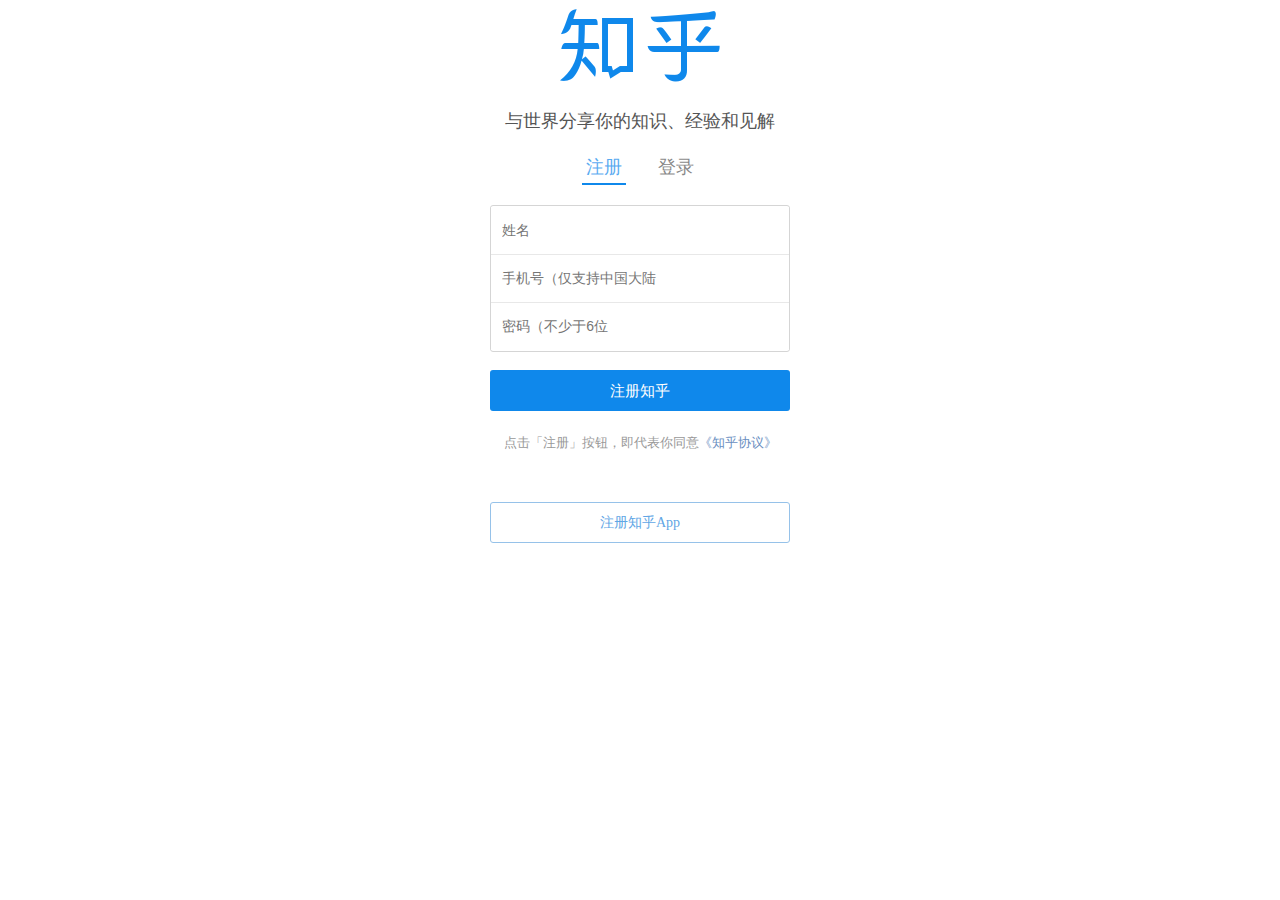
==== task001/login.html @ 363e8894 "第一次作业" ====
<!DOCTYPE html>
<html lang="en">
<head>
    <meta charset="UTF-8">
    <title>知乎</title>
    <link rel="stylesheet" type="text/css" href="login.css">
</head>
<body>
    <div class="index-main-body">
        <div class="index-header">
            <h1 class="hide-text"></h1>
            <h2 class="subtitle">与世界分享你的知识、经验和见解</h2>
        </div>
        <div class="desk-front">
            <div class="index-tab-navs">
                <div class="navs-slider">
                    <a href="#" class="active">注册</a>
                    <a href="#">登录</a>
                    <span class="navs-slider-bar"></span>
                </div>
            </div>
            <div class="view-sign-up">
                <form class="login-box">
                    <div class="group-inputs">
                        <div>
                            <input type="text" name="fullname" placeholder="姓名">
                        </div>
                        <div class="input-wrapper">
                            <input type="text" name="fullname" placeholder="手机号（仅支持中国大陆">
                        </div>
                        <div class="input-wrapper">
                            <input type="text" name="fullname" placeholder="密码（不少于6位">
                        </div>
                    </div>
                    <div class="button-wrapper">
                        <button class="sign-button" type="submit">注册知乎</button>
                    </div>
                </form>
                <p class="agreement-tip">点击「注册」按钮，即代表你同意<a href="#">《知乎协议》</a>
                </p>
                <div class="QRCode">
                    <button class="toggle-button">
                        <span>注册知乎App</span>
                    </button>
                </div>
            </div>
        </div>
    </div>
</body>
</html>
---- task001/login.css ----
body {
    color: #555;
    font-size: 15px;
    line-height: 1.7;
    font-family: 'Helvetica Neue',Helvetica,'PingFang SC','Hiragino Sans GB','Microsoft YaHei',Arial,sans-serif;
}

.index-main-body {
    width: 300px;
    min-height: 590px;
    margin: auto;
}

.index-header {
    text-align: center;
}

.hide-text {
    width: 160px;
    height: 74px;
    margin: 0 auto;
    background: url(../img/zhihu.png) no-repeat;
    background-size: contain;
}

.subtitle {
    font-weight: 400;
    font-size: 18px;
    line-height: 1;
    margin: 30px 0 20px;
}

.index-tab-navs {
    font-size: 18px;
    text-align: center;
    margin-bottom: 10px;
}

.navs-slider {
    display: inline-block;
    position: relative;
}



.navs-slider a {
    float: left;
    width: 4em;
    line-height: 35px; 
    transition: opacity .15s, color .15s;
    text-decoration: none;
    color: inherit;
    opacity: .7;
}

a.active {
    color: #0f88eb;
}

.navs-slider-bar {
    position: absolute;
    left: 0;
    bottom: 0;
    margin: 0 .8em;
    width: 2.4em;
    height: 2px;
    background: #0f88eb;

}

.view-sign-up {
    margin: auto;
    width: 300px;
    text-align: left;
    font-size: 14px;
}

.group-inputs {
    padding: 1px 0;
    border: 1px solid #d5d5d5;
    border-radius: 3px;
}

input {
    border: 0;
    padding: 1em .8em;
    width: 100%;
    box-sizing: border-box;
    margin: 0;
    line-height: 19px;
    font-size: 100%;
    color: #555;
    font-family: inherit;
    background: #fff;
}

.input-wrapper {
    border-top: 1px solid #e8e8e8;
}

.button-wrapper {
    margin-top: 18px;
}

.sign-button {
    background: #0f88eb;
    border: 0;
    border-radius: 3px;
    line-height: 41px;
    color: #fff;
    display: block;
    padding: 0;
    width: 100%;
    font-size: 15px;
    text-align: center;
    cursor: pointer;
    -webkit-tap-highlight-color: rgba(0,0,0,0);
    font-family: inherit;
}

.agreement-tip {
    margin: 0;
    margin-top: 21px;
    font-size: 13px;
    text-align: center;
    color: #999;
    padding: 0;
    
}

.agreement-tip a {
    color: #698ebf;
    text-decoration: none;
}

.QRCode {
    margin-top: 48px;
    position: relative;

}

.toggle-button {
    display: block;
    padding: 0;
    width: 100%;
    height: 41px;
    line-height: 39px;
    color: #5fa6e5;
    border: 1px solid #96c2e9;
    border-radius: 3px;
    cursor: pointer;
    outline: 0;
    font-family: button;
    font-size: 100%;
    background: 0 0;
}
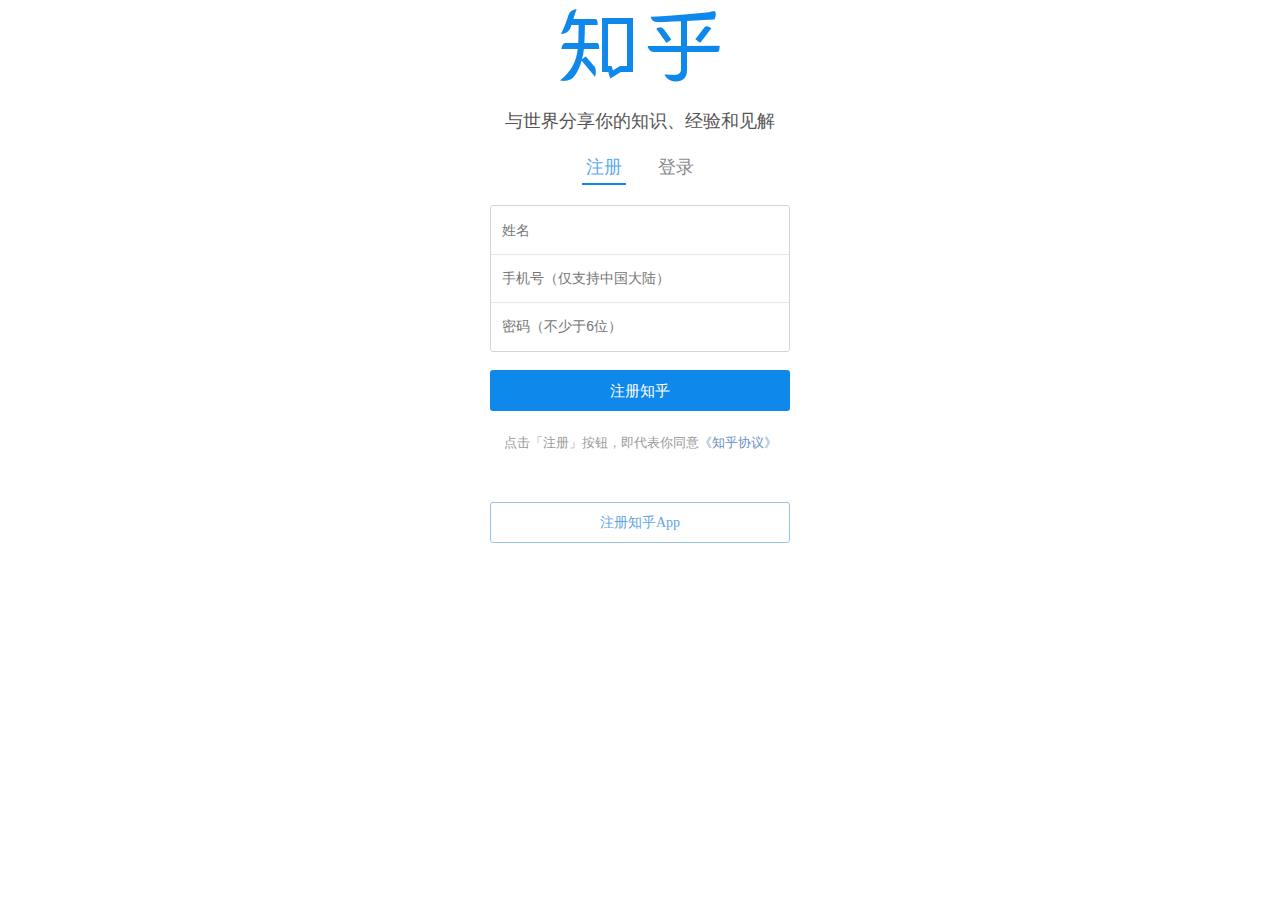
==== commit 98300758: "第一次作业修改" ====
--- a/task001/login.html
+++ b/task001/login.html
@@ -26,10 +26,10 @@
                             <input type="text" name="fullname" placeholder="姓名">
                         </div>
                         <div class="input-wrapper">
-                            <input type="text" name="fullname" placeholder="手机号（仅支持中国大陆">
+                            <input type="text" name="fullname" placeholder="手机号（仅支持中国大陆）">
                         </div>
                         <div class="input-wrapper">
-                            <input type="text" name="fullname" placeholder="密码（不少于6位">
+                            <input type="text" name="fullname" placeholder="密码（不少于6位）">
                         </div>
                     </div>
                     <div class="button-wrapper">
--- a/task001/login.css
+++ b/task001/login.css
@@ -19,7 +19,7 @@
     width: 160px;
     height: 74px;
     margin: 0 auto;
-    background: url(../img/zhihu.png) no-repeat;
+    background: url(zhihu.png) no-repeat;
     background-size: contain;
 }
 
